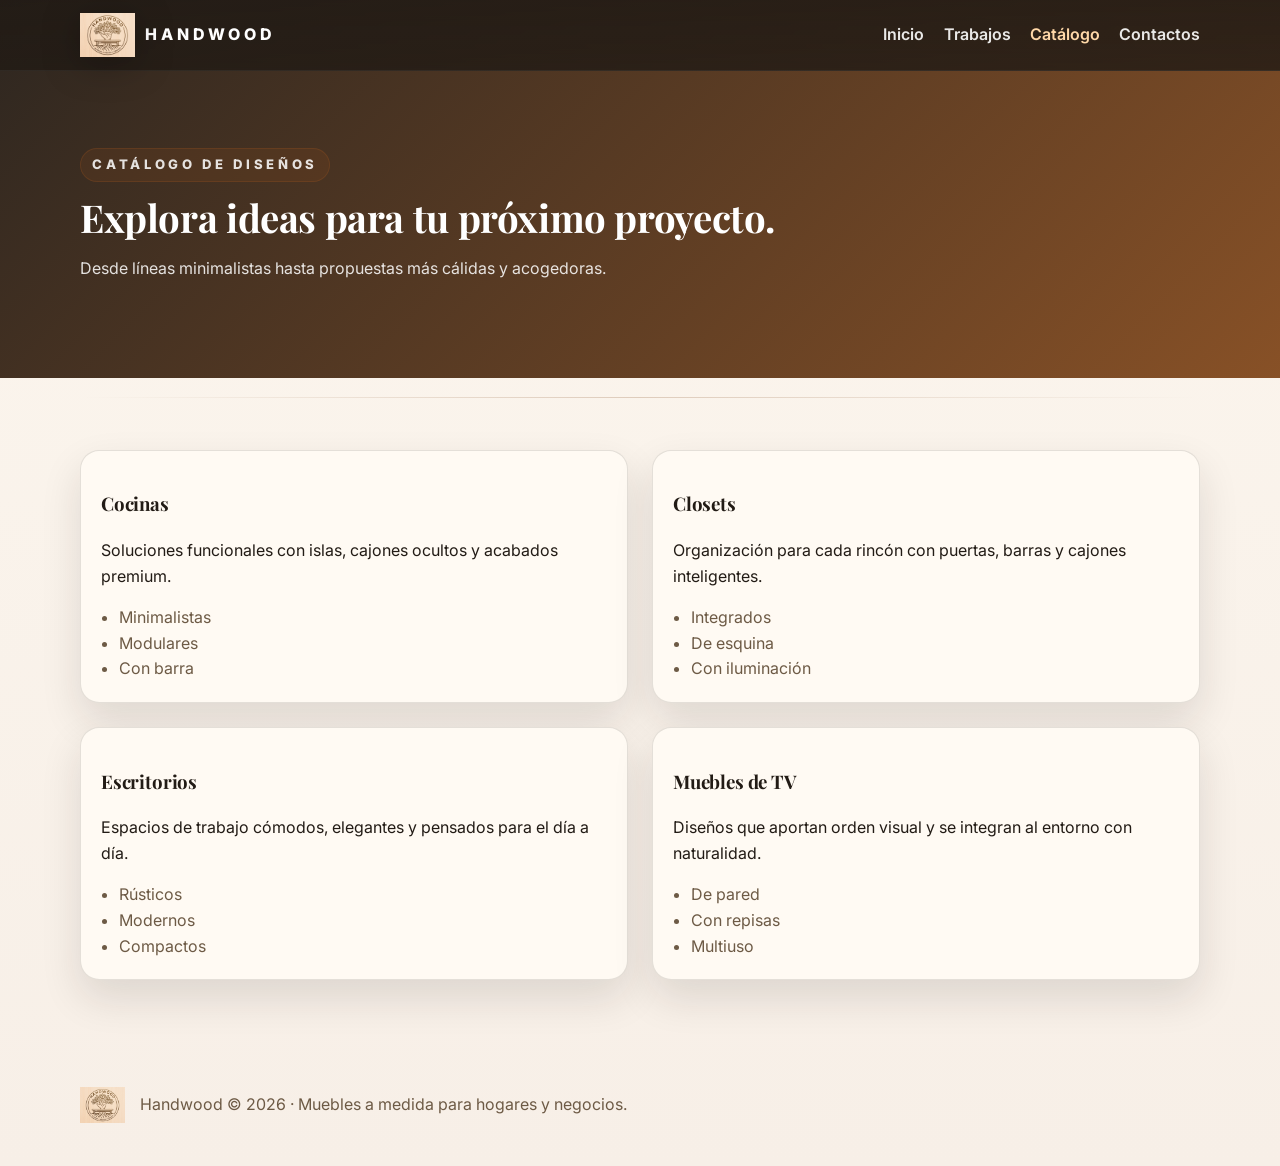
==== catalogo.html @ 3270ed20 "Initial commit via Netlify [skip ci]" ====
<!DOCTYPE html>
<html lang="es">
  <head>
    <meta charset="UTF-8" />
    <meta name="viewport" content="width=device-width, initial-scale=1.0" />
    <title>Handwood | Catálogo de diseños</title>
    <link rel="icon" href="assets/logo.png" />
    <link rel="preconnect" href="https://fonts.googleapis.com" />
    <link rel="preconnect" href="https://fonts.gstatic.com" crossorigin />
    <link href="https://fonts.googleapis.com/css2?family=Inter:wght@400;500;600;700&family=Playfair+Display:wght@600;700;800&display=swap" rel="stylesheet" />
    <link rel="stylesheet" href="styles.css" />
  </head>
  <body>
    <header class="page-header">
      <nav class="topbar">
        <div class="container topbar-inner">
          <a class="brand" href="index.html">
            <img src="assets/logo.png" alt="Handwood logo" class="brand-logo" />
            <span class="brand-text">HANDWOOD</span>
          </a>
          <div class="nav-links">
            <a href="index.html">Inicio</a>
            <a href="trabajos.html">Trabajos</a>
            <a href="catalogo.html" class="active">Catálogo</a>
            <a href="index.html#contactos">Contactos</a>
          </div>
        </div>
      </nav>

      <div class="container page-intro">
        <p class="eyebrow">Catálogo de diseños</p>
        <h1>Explora ideas para tu próximo proyecto.</h1>
        <p>Desde líneas minimalistas hasta propuestas más cálidas y acogedoras.</p>
      </div>
    </header>

    <main class="container section">
      <div class="catalog-grid">
        <article class="catalog-card">
          <h3>Cocinas</h3>
          <p>Soluciones funcionales con islas, cajones ocultos y acabados premium.</p>
          <ul>
            <li>Minimalistas</li>
            <li>Modulares</li>
            <li>Con barra</li>
          </ul>
        </article>
        <article class="catalog-card">
          <h3>Closets</h3>
          <p>Organización para cada rincón con puertas, barras y cajones inteligentes.</p>
          <ul>
            <li>Integrados</li>
            <li>De esquina</li>
            <li>Con iluminación</li>
          </ul>
        </article>
        <article class="catalog-card">
          <h3>Escritorios</h3>
          <p>Espacios de trabajo cómodos, elegantes y pensados para el día a día.</p>
          <ul>
            <li>Rústicos</li>
            <li>Modernos</li>
            <li>Compactos</li>
          </ul>
        </article>
        <article class="catalog-card">
          <h3>Muebles de TV</h3>
          <p>Diseños que aportan orden visual y se integran al entorno con naturalidad.</p>
          <ul>
            <li>De pared</li>
            <li>Con repisas</li>
            <li>Multiuso</li>
          </ul>
        </article>
      </div>
    </main>

    <footer class="footer">
      <div class="container footer-inner">
        <img src="assets/logo.png" alt="Handwood logo" class="footer-logo" />
        <p>Handwood © 2026 · Muebles a medida para hogares y negocios.</p>
      </div>
    </footer>
  </body>
</html>
---- styles.css ----
:root {
  --bg: #f7efe7;
  --surface: #fffaf3;
  --surface-2: #efe0cf;
  --text: #221b15;
  --muted: #6d5a45;
  --accent: #7b3f11;
  --accent-2: #a85d2b;
  --border: rgba(34, 27, 21, 0.12);
  --shadow: 0 18px 40px rgba(34, 27, 21, 0.12);
}

* {
  box-sizing: border-box;
}

body {
  margin: 0;
  font-family: "Inter", "Segoe UI", Tahoma, Geneva, Verdana, sans-serif;
  color: var(--text);
  background: linear-gradient(180deg, #fcf6ee 0%, var(--bg) 100%);
  line-height: 1.6;
}

h1, h2, h3 {
  font-family: "Playfair Display", Georgia, serif;
  letter-spacing: -0.01em;
}

img {
  max-width: 100%;
  display: block;
}

.container {
  width: min(1120px, calc(100% - 2rem));
  margin: 0 auto;
}

.hero,
.page-header {
  background: linear-gradient(135deg, rgba(34, 27, 21, 0.95), rgba(123, 63, 17, 0.9));
  color: white;
}

.topbar {
  position: sticky;
  top: 0;
  z-index: 1000;
  backdrop-filter: blur(10px);
  background: linear-gradient(180deg, rgba(34,27,21,0.88), rgba(34,27,21,0.82));
  border-bottom: 1px solid rgba(255, 255, 255, 0.06);
}

.topbar-inner {
  display: flex;
  justify-content: space-between;
  align-items: center;
  padding: 0.8rem 0;
}

.brand {
  font-weight: 800;
  letter-spacing: 0.3em;
  color: white;
  text-decoration: none;
  display: flex;
  align-items: center;
  gap: 0.6rem;
}

.brand-logo {
  height: 44px;
  width: auto;
  display: inline-block;
  object-fit: contain;
  filter: drop-shadow(0 6px 18px rgba(0,0,0,0.28));
}

.brand-text {
  display: inline-block;
  font-weight: 800;
  letter-spacing: 0.25em;
  color: white;
}

.footer-inner {
  display: flex;
  align-items: center;
  gap: 0.9rem;
}

.footer-logo {
  height: 36px;
  width: auto;
  opacity: 0.95;
}

.nav-links {
  display: flex;
  gap: 1.2rem;
}

.nav-links a {
  color: rgba(255, 255, 255, 0.9);
  text-decoration: none;
  font-weight: 600;
}

.nav-links a.active,
.nav-links a:hover {
  color: #ffd8a8;
}

.hero-content,
.page-intro {
  padding: 4rem 0 5rem;
}

.hero-content h1,
.page-intro h1 {
  font-size: clamp(2rem, 3vw, 3.2rem);
  line-height: 1.2;
  margin: 0.3rem 0 1rem;
  max-width: 700px;
}

.hero-content p,
.page-intro p {
  max-width: 650px;
  color: rgba(255, 255, 255, 0.86);
}

.eyebrow {
  text-transform: uppercase;
  letter-spacing: 0.28em;
  font-size: 0.82rem;
  font-weight: 800;
  color: #b45a1f;
  margin-bottom: 0.45rem;
  display: inline-block;
  padding: 0.35rem 0.7rem;
  border-radius: 999px;
  background: rgba(180, 90, 31, 0.12);
  border: 1px solid rgba(180, 90, 31, 0.2);
}

.hero-actions {
  display: flex;
  gap: 1rem;
  flex-wrap: wrap;
  margin-top: 1.5rem;
}

.btn {
  display: inline-block;
  padding: 0.85rem 1.25rem;
  border-radius: 999px;
  text-decoration: none;
  font-weight: 700;
  transition: transform 0.2s ease, box-shadow 0.2s ease;
}

.btn:hover {
  transform: translateY(-2px);
}

.btn-primary {
  background: var(--accent-2);
  color: white;
  box-shadow: var(--shadow);
}

.btn-secondary {
  background: transparent;
  color: white;
  border: 1px solid rgba(255, 255, 255, 0.35);
}

.section {
  padding: 4.5rem 0;
  position: relative;
}

.section::before {
  content: "";
  position: absolute;
  top: 1.2rem;
  left: 0;
  width: 100%;
  height: 1px;
  background: linear-gradient(90deg, transparent, rgba(123, 63, 17, 0.22), transparent);
}

.intro-grid {
  display: grid;
  grid-template-columns: 1.2fr 0.8fr;
  gap: 2rem;
  align-items: center;
}

.info-card,
.project-card,
.catalog-card {
  background: var(--surface);
  border: 1px solid var(--border);
  border-radius: 1.2rem;
  box-shadow: var(--shadow);
  transition: transform 0.25s ease, box-shadow 0.25s ease, border-color 0.25s ease;
  position: relative;
  overflow: hidden;
}

.info-card {
  padding: 1.5rem;
}

.info-card ul {
  margin: 0.7rem 0 0;
  padding-left: 1.2rem;
  color: var(--muted);
}

.section-heading {
  margin-bottom: 1.5rem;
}

.card-grid,
.catalog-grid {
  display: grid;
  gap: 1.5rem;
}

.card-grid {
  grid-template-columns: repeat(3, minmax(0, 1fr));
}

.catalog-grid {
  grid-template-columns: repeat(2, minmax(0, 1fr));
}

.project-card {
  overflow: hidden;
  background: var(--surface-2);
  border-radius: 1.8rem;
}

.project-card::after,
.catalog-card::after {
  content: "";
  position: absolute;
  inset: 0;
  background: linear-gradient(120deg, transparent 20%, rgba(255, 255, 255, 0.35) 50%, transparent 80%);
  transform: translateX(-100%);
  transition: transform 0.7s ease;
  pointer-events: none;
}

.card-media {
  min-height: 280px;
  position: relative;
  background-color: #e9d6c2;
  background-size: cover;
  background-position: center;
  background-repeat: no-repeat;
  transition: transform 0.35s ease, filter 0.35s ease;
  overflow: hidden;
}

.card-media img.slide-fade {
  position: absolute;
  inset: 0;
  width: 100%;
  height: 100%;
  object-fit: contain;
  object-position: center;
  opacity: 0;
  transition: opacity 0.9s ease, transform 0.9s ease;
  will-change: opacity, transform;
}

.featured-card {
  border: 1px solid rgba(34, 27, 21, 0.08);
  box-shadow: 0 20px 54px rgba(34, 27, 21, 0.08);
  overflow: hidden;
  transition: transform 0.3s ease, box-shadow 0.3s ease;
}

.featured-card:hover {
  transform: translateY(-8px);
  box-shadow: 0 30px 90px rgba(34, 27, 21, 0.12);
}

.featured-card .card-media {
  min-height: 360px;
  position: relative;
  background-color: #f1e6dc;
  background-size: contain;
  background-position: center;
  background-repeat: no-repeat;
}

.featured-card .card-media::after {
  content: '';
  position: absolute;
  inset: 0;
  background: linear-gradient(180deg, rgba(255,255,255,0) 0%, rgba(255,255,255,0.08) 100%);
}

.featured-card .card-content {
  display: none;
}

.featured-media-one { background-image: url("trabajosrealizados/Meson Isla1.0.png"); }
.featured-media-two { background-image: url("trabajosrealizados/Velador1.jpeg"); }
.featured-media-three { background-image: url("trabajosrealizados/MuebleAgua1.png"); }

.card-media img.slide-fade.next-slide {
  opacity: 0;
}

.card-media img.slide-fade.current-slide {
  opacity: 1;
  z-index: 2;
}

.card-media img.slide-fade {
  z-index: 1;
  transition: opacity 0.9s ease, transform 0.9s ease;
}

.project-card:hover .card-media img.slide-fade {
  transform: scale(1.02);
}

.gallery-trigger .card-media {
  min-height: 340px;
  border-bottom: 1px solid rgba(34, 27, 21, 0.08);
  background-size: contain;
  background-position: center;
  background-repeat: no-repeat;
  background: #e9d6c2;
}

.card-content {
  padding: 1.5rem;
  display: grid;
  gap: 0.8rem;
  background: #fff;
}

.project-card .card-media,
.catalog-card .card-media,
.gallery-trigger .card-media {
  border-bottom-left-radius: 1.8rem;
  border-bottom-right-radius: 1.8rem;
}

.project-card .card-content {
  border-bottom-left-radius: 1.8rem;
  border-bottom-right-radius: 1.8rem;
}

.project-card:hover,
.catalog-card:hover,
.info-card:hover {
  transform: translateY(-8px) scale(1.01);
  box-shadow: 0 24px 48px rgba(34, 27, 21, 0.18);
  border-color: var(--accent-2);
}

.gallery-trigger {
  cursor: pointer;
}

.gallery-trigger .card-content {
  position: relative;
  padding-bottom: 1.8rem;
}

.gallery-label {
  position: absolute;
  right: 1rem;
  bottom: 1rem;
  display: inline-flex;
  align-items: center;
  justify-content: center;
  gap: 0.5rem;
  padding: 0.65rem 1.1rem;
  border-radius: 999px;
  border: 1px solid rgba(123, 63, 17, 0.18);
  background: rgba(255, 255, 255, 0.96);
  color: var(--accent-2);
  font-size: 0.9rem;
  font-weight: 700;
  letter-spacing: 0.02em;
  transition: transform 0.25s ease, background 0.25s ease, box-shadow 0.25s ease;
  backdrop-filter: blur(6px);
}

.gallery-label:hover,
.gallery-label:focus {
  background: rgba(123, 63, 17, 0.18);
  transform: translateY(-3px) scale(1.02);
  box-shadow: 0 14px 32px rgba(34, 27, 21, 0.14);
}

.gallery-label:focus {
  outline: 2px solid rgba(123, 63, 17, 0.35);
  outline-offset: 2px;
}

.gallery-modal {
  position: fixed;
  inset: 0;
  display: none;
  align-items: center;
  justify-content: center;
  padding: 2rem;
  z-index: 2000;
}

.gallery-modal.open {
  display: flex;
}

.gallery-overlay {
  position: absolute;
  inset: 0;
  background: rgba(34, 27, 21, 0.68);
}

.gallery-dialog {
  position: relative;
  width: min(1100px, 100%);
  max-height: min(85vh, 900px);
  padding: 2rem;
  background: var(--surface);
  border-radius: 1.5rem;
  border: 1px solid rgba(34, 27, 21, 0.12);
  box-shadow: 0 40px 90px rgba(34, 27, 21, 0.18);
  overflow: hidden;
  z-index: 1;
}

.gallery-close {
  position: absolute;
  top: 1rem;
  right: 1rem;
  width: 3rem;
  height: 3rem;
  border: none;
  border-radius: 50%;
  background: rgba(34, 27, 21, 0.08);
  color: var(--text);
  font-size: 1.5rem;
  cursor: pointer;
}

.gallery-header {
  margin-bottom: 1.5rem;
}

.gallery-viewer {
  position: relative;
  display: grid;
  grid-template-columns: auto minmax(0, 1fr) auto;
  align-items: center;
  gap: 1rem;
  padding: 1rem 0;
}

.gallery-image-wrap {
  position: relative;
  overflow: hidden;
  border-radius: 1.5rem;
  background: #f7f0e8;
  border: 1px solid rgba(34, 27, 21, 0.08);
}

#galleryImage {
  width: 100%;
  height: 520px;
  object-fit: contain;
  display: block;
  cursor: zoom-in;
  transition: transform 0.3s ease;
  transform-origin: center center;
  touch-action: none;
}

#galleryImage.zoomed {
  cursor: grab;
}

#galleryImage.dragging {
  cursor: grabbing;
}

@media (max-width: 860px) {
  .gallery-viewer {
    grid-template-columns: 1fr;
  }

  .gallery-nav {
    width: 3rem;
    height: 3rem;
    font-size: 1.9rem;
  }

  #galleryImage {
    height: 420px;
  }
}

.gallery-nav {
  border: none;
  background: rgba(34, 27, 21, 0.12);
  color: var(--text);
  font-size: 2.25rem;
  width: 3.5rem;
  height: 3.5rem;
  border-radius: 999px;
  cursor: pointer;
  transition: background 0.2s ease, transform 0.2s ease;
}

.gallery-nav:hover {
  background: rgba(34, 27, 21, 0.18);
  transform: scale(1.05);
}

.gallery-thumbs {
  display: flex;
  gap: 0.75rem;
  flex-wrap: nowrap;
  overflow-x: auto;
  padding-top: 0.75rem;
}

.gallery-thumb {
  width: 80px;
  height: 60px;
  border-radius: 1rem;
  overflow: hidden;
  border: 2px solid transparent;
  flex: 0 0 auto;
  cursor: pointer;
}

.gallery-thumb img {
  width: 100%;
  height: 100%;
  object-fit: cover;
}

.gallery-thumb.active {
  border-color: var(--accent);
}

@media (max-width: 860px) {
  .gallery-slides {
    grid-template-columns: 1fr;
  }
}

.project-card:hover::after,
.catalog-card:hover::after {
  transform: translateX(100%);
}

.project-card:hover .card-media {
  transform: scale(1.05);
  filter: brightness(1.04) saturate(1.08);
}

.card-media::before {
  content: '';
  position: absolute;
  inset: 0;
  pointer-events: none;
  background: radial-gradient(circle at top center, rgba(255,255,255,0.12), transparent 35%);
}

.media-one {
  background: linear-gradient(135deg, rgba(123, 63, 17, 0.35), rgba(34, 27, 21, 0.4)), url("https://images.unsplash.com/photo-1505693416388-ac5ce068fe85?auto=format&fit=crop&w=900&q=80");
}

.media-two {
  background: linear-gradient(135deg, rgba(123, 63, 17, 0.35), rgba(34, 27, 21, 0.4)), url("https://images.unsplash.com/photo-1484154218962-a197022b5858?auto=format&fit=crop&w=900&q=80");
}

.media-three {
  background: linear-gradient(135deg, rgba(123, 63, 17, 0.35), rgba(34, 27, 21, 0.4)), url("https://images.unsplash.com/photo-1513694203232-719a280e022f?auto=format&fit=crop&w=900&q=80");
}

.media-four {
  background: linear-gradient(135deg, rgba(123, 63, 17, 0.35), rgba(34, 27, 21, 0.4)), url("https://images.unsplash.com/photo-1460317442991-0ec209397118?auto=format&fit=crop&w=900&q=80");
}

.media-five {
  background: linear-gradient(135deg, rgba(123, 63, 17, 0.35), rgba(34, 27, 21, 0.4)), url("https://images.unsplash.com/photo-1505693416388-ac5ce068fe85?auto=format&fit=crop&w=900&q=80");
}

.media-six {
  background: linear-gradient(135deg, rgba(123, 63, 17, 0.35), rgba(34, 27, 21, 0.4)), url("https://images.unsplash.com/photo-1494526585095-c41746248156?auto=format&fit=crop&w=900&q=80");
}

.card-content,
.catalog-card {
  padding: 1.25rem;
}

.tag {
  display: inline-block;
  margin-top: 0.7rem;
  padding: 0.35rem 0.75rem;
  border-radius: 999px;
  background: var(--surface-2);
  color: var(--accent);
  font-size: 0.82rem;
  font-weight: 700;
}

.cta-panel {
  display: flex;
  justify-content: space-between;
  align-items: center;
  gap: 1.5rem;
  background: var(--surface);
  border: 1px solid var(--border);
  border-radius: 1.25rem;
  padding: 2rem;
  box-shadow: var(--shadow);
}

.contact-list {
  display: flex;
  flex-direction: column;
  gap: 0.75rem;
}

.contact-list a {
  color: var(--accent);
  text-decoration: none;
  font-weight: 600;
  transition: color 0.2s ease, transform 0.2s ease;
}

.contact-list a:hover {
  color: var(--accent-2);
  transform: translateX(4px);
}

.catalog-card ul {
  margin: 0.8rem 0 0;
  padding-left: 1.1rem;
  color: var(--muted);
}

.footer {
  padding: 1.5rem 0 2rem;
  color: var(--muted);
  text-align: center;
}

@media (max-width: 860px) {
  .intro-grid,
  .card-grid,
  .catalog-grid,
  .cta-panel {
    grid-template-columns: 1fr;
  }

  .cta-panel {
    display: grid;
  }
}

@media (max-width: 640px) {
  .nav {
    flex-direction: column;
    gap: 0.8rem;
  }

  .nav-links {
    flex-wrap: wrap;
    justify-content: center;
  }

  .hero-content,
  .page-intro {
    padding: 3rem 0 4rem;
  }
}
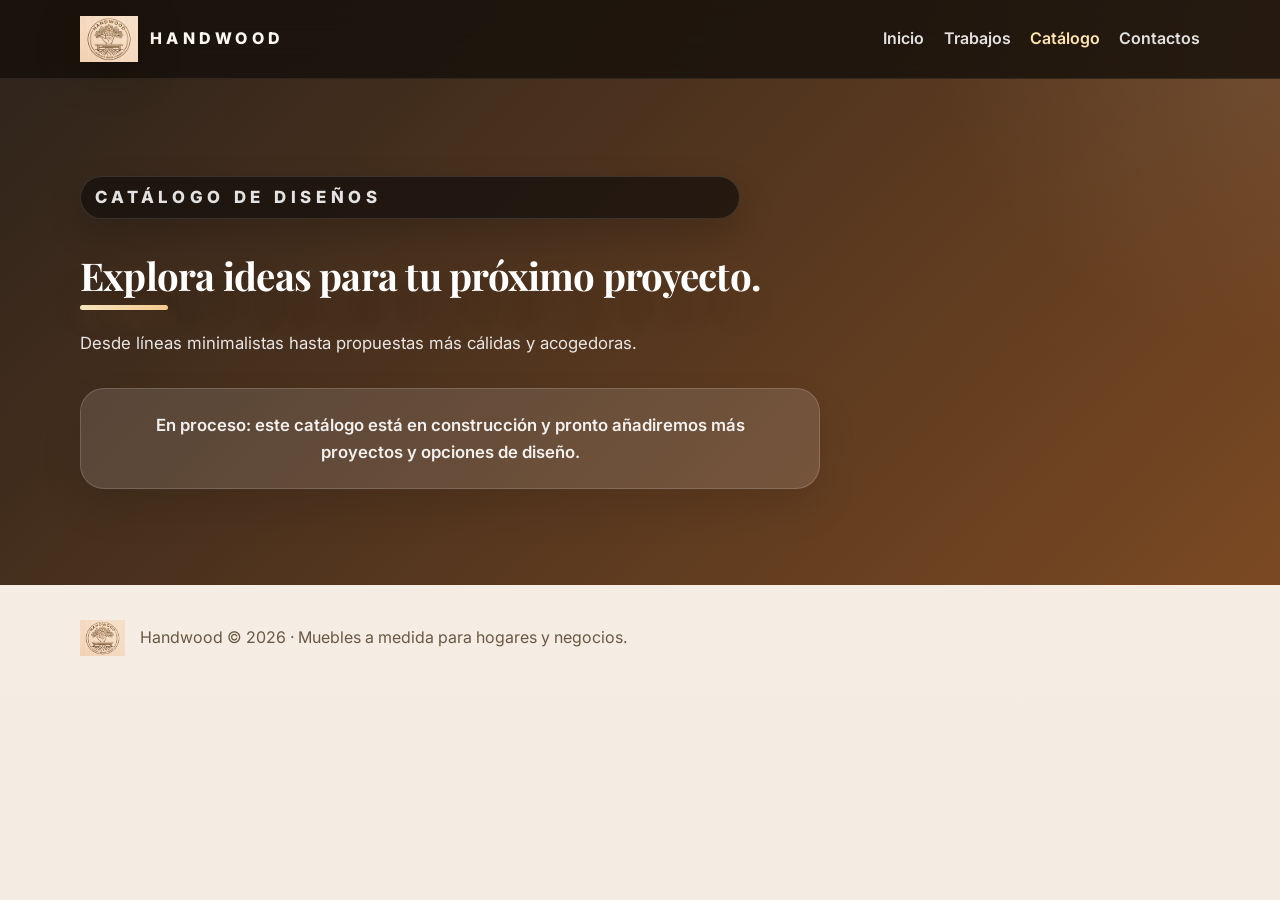
==== commit 258ccde2: "Add files via upload" ====
--- a/catalogo.html
+++ b/catalogo.html
@@ -31,49 +31,11 @@
         <p class="eyebrow">Catálogo de diseños</p>
         <h1>Explora ideas para tu próximo proyecto.</h1>
         <p>Desde líneas minimalistas hasta propuestas más cálidas y acogedoras.</p>
+        <div class="catalog-status">
+          <p>En proceso: este catálogo está en construcción y pronto añadiremos más proyectos y opciones de diseño.</p>
+        </div>
       </div>
     </header>
-
-    <main class="container section">
-      <div class="catalog-grid">
-        <article class="catalog-card">
-          <h3>Cocinas</h3>
-          <p>Soluciones funcionales con islas, cajones ocultos y acabados premium.</p>
-          <ul>
-            <li>Minimalistas</li>
-            <li>Modulares</li>
-            <li>Con barra</li>
-          </ul>
-        </article>
-        <article class="catalog-card">
-          <h3>Closets</h3>
-          <p>Organización para cada rincón con puertas, barras y cajones inteligentes.</p>
-          <ul>
-            <li>Integrados</li>
-            <li>De esquina</li>
-            <li>Con iluminación</li>
-          </ul>
-        </article>
-        <article class="catalog-card">
-          <h3>Escritorios</h3>
-          <p>Espacios de trabajo cómodos, elegantes y pensados para el día a día.</p>
-          <ul>
-            <li>Rústicos</li>
-            <li>Modernos</li>
-            <li>Compactos</li>
-          </ul>
-        </article>
-        <article class="catalog-card">
-          <h3>Muebles de TV</h3>
-          <p>Diseños que aportan orden visual y se integran al entorno con naturalidad.</p>
-          <ul>
-            <li>De pared</li>
-            <li>Con repisas</li>
-            <li>Multiuso</li>
-          </ul>
-        </article>
-      </div>
-    </main>
 
     <footer class="footer">
       <div class="container footer-inner">
--- a/styles.css
+++ b/styles.css
@@ -1,13 +1,13 @@
 :root {
-  --bg: #f7efe7;
-  --surface: #fffaf3;
-  --surface-2: #efe0cf;
+  --bg: #f3ebe1;
+  --surface: rgba(255, 251, 246, 0.94);
+  --surface-2: #f1e6dc;
   --text: #221b15;
-  --muted: #6d5a45;
-  --accent: #7b3f11;
-  --accent-2: #a85d2b;
+  --muted: #6a5844;
+  --accent: #76461f;
+  --accent-2: #b47534;
   --border: rgba(34, 27, 21, 0.12);
-  --shadow: 0 18px 40px rgba(34, 27, 21, 0.12);
+  --shadow: 0 22px 56px rgba(34, 27, 21, 0.12);
 }
 
 * {
@@ -18,13 +18,14 @@
   margin: 0;
   font-family: "Inter", "Segoe UI", Tahoma, Geneva, Verdana, sans-serif;
   color: var(--text);
-  background: linear-gradient(180deg, #fcf6ee 0%, var(--bg) 100%);
+  background: radial-gradient(circle at top left, rgba(255, 255, 255, 0.8), transparent 28%), linear-gradient(180deg, #fbf3ea 0%, var(--bg) 100%);
+  background-attachment: fixed;
   line-height: 1.6;
 }
 
 h1, h2, h3 {
   font-family: "Playfair Display", Georgia, serif;
-  letter-spacing: -0.01em;
+  letter-spacing: -0.02em;
 }
 
 img {
@@ -39,7 +40,7 @@
 
 .hero,
 .page-header {
-  background: linear-gradient(135deg, rgba(34, 27, 21, 0.95), rgba(123, 63, 17, 0.9));
+  background: radial-gradient(circle at top right, rgba(255, 255, 255, 0.08), transparent 25%), linear-gradient(135deg, rgba(36, 26, 18, 0.96), rgba(112, 59, 18, 0.92));
   color: white;
 }
 
@@ -47,41 +48,41 @@
   position: sticky;
   top: 0;
   z-index: 1000;
-  backdrop-filter: blur(10px);
-  background: linear-gradient(180deg, rgba(34,27,21,0.88), rgba(34,27,21,0.82));
-  border-bottom: 1px solid rgba(255, 255, 255, 0.06);
+  backdrop-filter: blur(16px);
+  background: rgba(23, 16, 10, 0.82);
+  border-bottom: 1px solid rgba(255, 255, 255, 0.08);
 }
 
 .topbar-inner {
   display: flex;
   justify-content: space-between;
   align-items: center;
-  padding: 0.8rem 0;
+  padding: 1rem 0;
 }
 
 .brand {
   font-weight: 800;
-  letter-spacing: 0.3em;
-  color: white;
+  letter-spacing: 0.32em;
+  color: #fff8ef;
   text-decoration: none;
   display: flex;
   align-items: center;
-  gap: 0.6rem;
+  gap: 0.75rem;
 }
 
 .brand-logo {
-  height: 44px;
+  height: 46px;
   width: auto;
   display: inline-block;
   object-fit: contain;
-  filter: drop-shadow(0 6px 18px rgba(0,0,0,0.28));
+  filter: drop-shadow(0 8px 22px rgba(0,0,0,0.22));
 }
 
 .brand-text {
   display: inline-block;
   font-weight: 800;
-  letter-spacing: 0.25em;
-  color: white;
+  letter-spacing: 0.28em;
+  color: #fff8ef;
 }
 
 .footer-inner {
@@ -102,63 +103,138 @@
 }
 
 .nav-links a {
-  color: rgba(255, 255, 255, 0.9);
+  color: rgba(255, 255, 255, 0.88);
   text-decoration: none;
   font-weight: 600;
 }
 
 .nav-links a.active,
 .nav-links a:hover {
-  color: #ffd8a8;
+  color: #ffe5b0;
 }
 
 .hero-content,
 .page-intro {
-  padding: 4rem 0 5rem;
+  padding: 5rem 0 6rem;
+  opacity: 0;
+  transform: translateY(18px);
+  animation: fadeInUp 0.95s ease-out forwards;
 }
 
 .hero-content h1,
 .page-intro h1 {
-  font-size: clamp(2rem, 3vw, 3.2rem);
-  line-height: 1.2;
+  font-size: clamp(2.2rem, 3vw, 3.6rem);
+  line-height: 1.15;
   margin: 0.3rem 0 1rem;
-  max-width: 700px;
+  max-width: 720px;
+  text-shadow: 0 24px 60px rgba(0, 0, 0, 0.16);
+  position: relative;
+  display: inline-block;
+}
+
+.hero-content h1::after,
+.page-intro h1::after {
+  content: "";
+  position: absolute;
+  left: 0;
+  bottom: -0.85rem;
+  width: 5.5rem;
+  height: 0.35rem;
+  border-radius: 999px;
+  background: linear-gradient(90deg, rgba(255, 238, 198, 0.95), rgba(255, 209, 148, 0.95));
+  box-shadow: 0 8px 22px rgba(255, 172, 80, 0.18);
 }
 
 .hero-content p,
 .page-intro p {
-  max-width: 650px;
-  color: rgba(255, 255, 255, 0.86);
+  max-width: 660px;
+  color: rgba(255, 255, 255, 0.88);
+  font-size: 1.05rem;
+}
+
+.catalog-status {
+  margin-top: 2rem;
+  max-width: 740px;
+  padding: 1.4rem 1.5rem;
+  border-radius: 1.5rem;
+  background: rgba(255, 255, 255, 0.12);
+  border: 1px solid rgba(255, 255, 255, 0.16);
+  box-shadow: 0 20px 42px rgba(0, 0, 0, 0.1);
+  display: flex;
+  align-items: center;
+  justify-content: center;
+}
+
+.catalog-status p {
+  margin: 0;
+  color: rgba(255, 255, 255, 0.92);
+  font-weight: 600;
+  text-align: center;
+  line-height: 1.6;
+}
+
+.catalog-only {
+  display: grid;
+  place-items: center;
+  min-height: 360px;
 }
 
 .eyebrow {
   text-transform: uppercase;
   letter-spacing: 0.28em;
-  font-size: 0.82rem;
+  font-size: 0.95rem;
   font-weight: 800;
-  color: #b45a1f;
-  margin-bottom: 0.45rem;
-  display: inline-block;
-  padding: 0.35rem 0.7rem;
+  color: #f2e3c7;
+  margin-bottom: 1.2rem;
+  display: inline-flex;
+  align-items: center;
+  gap: 0.45rem;
+  padding: 0.45rem 0.9rem;
   border-radius: 999px;
-  background: rgba(180, 90, 31, 0.12);
-  border: 1px solid rgba(180, 90, 31, 0.2);
-}
+  background: rgba(20, 15, 12, 0.72);
+  border: 1px solid rgba(255, 255, 255, 0.12);
+  box-shadow: 0 14px 35px rgba(0, 0, 0, 0.18);
+  max-width: fit-content;
+}
+
+.hero-content .eyebrow,
+.page-intro .eyebrow {
+  display: block;
+  margin-bottom: 1.8rem;
+}
+
+.section-heading {
+  margin-bottom: 1.75rem;
+  display: flex;
+  flex-direction: column;
+  gap: 0.75rem;
+  position: relative;
+}
+
+.section-heading h2 {
+  font-size: clamp(2rem, 2.7vw, 3rem);
+  color: #221b15;
+  letter-spacing: -0.04em;
+  max-width: 720px;
+  padding-left: 1rem;
+}
+
 
 .hero-actions {
   display: flex;
   gap: 1rem;
   flex-wrap: wrap;
-  margin-top: 1.5rem;
+  margin-top: 1.7rem;
 }
 
 .btn {
   display: inline-block;
-  padding: 0.85rem 1.25rem;
+  padding: 0.95rem 1.4rem;
   border-radius: 999px;
   text-decoration: none;
   font-weight: 700;
-  transition: transform 0.2s ease, box-shadow 0.2s ease;
+  letter-spacing: 0.01em;
+  transition: transform 0.2s ease, box-shadow 0.2s ease, background 0.2s ease;
 }
 
 .btn:hover {
@@ -166,20 +242,24 @@
 }
 
 .btn-primary {
-  background: var(--accent-2);
+  background: linear-gradient(135deg, var(--accent), var(--accent-2));
   color: white;
-  box-shadow: var(--shadow);
+  box-shadow: 0 20px 48px rgba(44, 24, 12, 0.2);
 }
 
 .btn-secondary {
-  background: transparent;
+  background: rgba(255, 255, 255, 0.1);
   color: white;
-  border: 1px solid rgba(255, 255, 255, 0.35);
+  border: 1px solid rgba(255, 255, 255, 0.22);
 }
 
 .section {
-  padding: 4.5rem 0;
-  position: relative;
+  padding: 5rem 0;
+  position: relative;
+  opacity: 0;
+  transform: translateY(18px);
+  animation: fadeInUp 0.95s ease-out forwards;
+  animation-delay: 0.1s;
 }
 
 .section::before {
@@ -189,46 +269,50 @@
   left: 0;
   width: 100%;
   height: 1px;
-  background: linear-gradient(90deg, transparent, rgba(123, 63, 17, 0.22), transparent);
+  background: linear-gradient(90deg, transparent, rgba(124, 72, 29, 0.24), transparent);
 }
 
 .intro-grid {
   display: grid;
-  grid-template-columns: 1.2fr 0.8fr;
-  gap: 2rem;
+  grid-template-columns: 1.25fr 0.85fr;
+  gap: 2.5rem;
   align-items: center;
 }
 
 .info-card,
 .project-card,
 .catalog-card {
-  background: var(--surface);
-  border: 1px solid var(--border);
-  border-radius: 1.2rem;
-  box-shadow: var(--shadow);
+  background: rgba(255, 255, 255, 0.96);
+  border: 1px solid rgba(124, 72, 29, 0.12);
+  border-radius: 1.6rem;
+  box-shadow: 0 24px 72px rgba(34, 27, 21, 0.09);
   transition: transform 0.25s ease, box-shadow 0.25s ease, border-color 0.25s ease;
   position: relative;
   overflow: hidden;
 }
 
 .info-card {
-  padding: 1.5rem;
+  padding: 2rem;
 }
 
 .info-card ul {
-  margin: 0.7rem 0 0;
-  padding-left: 1.2rem;
+  margin: 0.9rem 0 0;
+  padding-left: 1.3rem;
   color: var(--muted);
 }
 
 .section-heading {
-  margin-bottom: 1.5rem;
+  margin-bottom: 1.75rem;
+}
+
+.section-heading h2 {
+  font-size: clamp(2rem, 2.6vw, 2.8rem);
 }
 
 .card-grid,
 .catalog-grid {
   display: grid;
-  gap: 1.5rem;
+  gap: 1.8rem;
 }
 
 .card-grid {
@@ -241,7 +325,7 @@
 
 .project-card {
   overflow: hidden;
-  background: var(--surface-2);
+  background: linear-gradient(180deg, #fff8f1 0%, #f7e9dc 100%);
   border-radius: 1.8rem;
 }
 
@@ -259,7 +343,7 @@
 .card-media {
   min-height: 280px;
   position: relative;
-  background-color: #e9d6c2;
+  background-color: #f2e6db;
   background-size: cover;
   background-position: center;
   background-repeat: no-repeat;
@@ -280,21 +364,21 @@
 }
 
 .featured-card {
-  border: 1px solid rgba(34, 27, 21, 0.08);
-  box-shadow: 0 20px 54px rgba(34, 27, 21, 0.08);
+  border: 1px solid rgba(124, 72, 29, 0.14);
+  box-shadow: 0 28px 72px rgba(34, 27, 21, 0.12);
   overflow: hidden;
   transition: transform 0.3s ease, box-shadow 0.3s ease;
 }
 
 .featured-card:hover {
   transform: translateY(-8px);
-  box-shadow: 0 30px 90px rgba(34, 27, 21, 0.12);
+  box-shadow: 0 34px 98px rgba(34, 27, 21, 0.14);
 }
 
 .featured-card .card-media {
   min-height: 360px;
   position: relative;
-  background-color: #f1e6dc;
+  background-color: #f3e9dd;
   background-size: contain;
   background-position: center;
   background-repeat: no-repeat;
@@ -304,7 +388,7 @@
   content: '';
   position: absolute;
   inset: 0;
-  background: linear-gradient(180deg, rgba(255,255,255,0) 0%, rgba(255,255,255,0.08) 100%);
+  background: linear-gradient(180deg, rgba(255,255,255,0.04) 0%, rgba(255,255,255,0.12) 100%);
 }
 
 .featured-card .card-content {
@@ -365,8 +449,8 @@
 .catalog-card:hover,
 .info-card:hover {
   transform: translateY(-8px) scale(1.01);
-  box-shadow: 0 24px 48px rgba(34, 27, 21, 0.18);
-  border-color: var(--accent-2);
+  box-shadow: 0 28px 68px rgba(34, 27, 21, 0.15);
+  border-color: rgba(124, 72, 29, 0.18);
 }
 
 .gallery-trigger {
@@ -386,9 +470,9 @@
   align-items: center;
   justify-content: center;
   gap: 0.5rem;
-  padding: 0.65rem 1.1rem;
+  padding: 0.75rem 1.15rem;
   border-radius: 999px;
-  border: 1px solid rgba(123, 63, 17, 0.18);
+  border: 1px solid rgba(124, 72, 29, 0.18);
   background: rgba(255, 255, 255, 0.96);
   color: var(--accent-2);
   font-size: 0.9rem;
@@ -400,13 +484,13 @@
 
 .gallery-label:hover,
 .gallery-label:focus {
-  background: rgba(123, 63, 17, 0.18);
+  background: rgba(124, 72, 29, 0.14);
   transform: translateY(-3px) scale(1.02);
   box-shadow: 0 14px 32px rgba(34, 27, 21, 0.14);
 }
 
 .gallery-label:focus {
-  outline: 2px solid rgba(123, 63, 17, 0.35);
+  outline: 2px solid rgba(124, 72, 29, 0.35);
   outline-offset: 2px;
 }
 
@@ -427,7 +511,7 @@
 .gallery-overlay {
   position: absolute;
   inset: 0;
-  background: rgba(34, 27, 21, 0.68);
+  background: rgba(34, 27, 21, 0.72);
 }
 
 .gallery-dialog {
@@ -569,6 +653,17 @@
   transform: translateX(100%);
 }
 
+@keyframes fadeInUp {
+  from {
+    opacity: 0;
+    transform: translateY(18px);
+  }
+  to {
+    opacity: 1;
+    transform: translateY(0);
+  }
+}
+
 .project-card:hover .card-media {
   transform: scale(1.05);
   filter: brightness(1.04) saturate(1.08);
@@ -627,11 +722,11 @@
   justify-content: space-between;
   align-items: center;
   gap: 1.5rem;
-  background: var(--surface);
-  border: 1px solid var(--border);
+  background: rgba(255,255,255,0.95);
+  border: 1px solid rgba(124, 72, 29, 0.14);
   border-radius: 1.25rem;
   padding: 2rem;
-  box-shadow: var(--shadow);
+  box-shadow: 0 24px 56px rgba(34, 27, 21, 0.1);
 }
 
 .contact-list {
@@ -645,6 +740,15 @@
   text-decoration: none;
   font-weight: 600;
   transition: color 0.2s ease, transform 0.2s ease;
+  display: inline-flex;
+  align-items: center;
+  gap: 0.6rem;
+}
+
+.contact-icon {
+  width: 22px;
+  height: 22px;
+  object-fit: contain;
 }
 
 .contact-list a:hover {
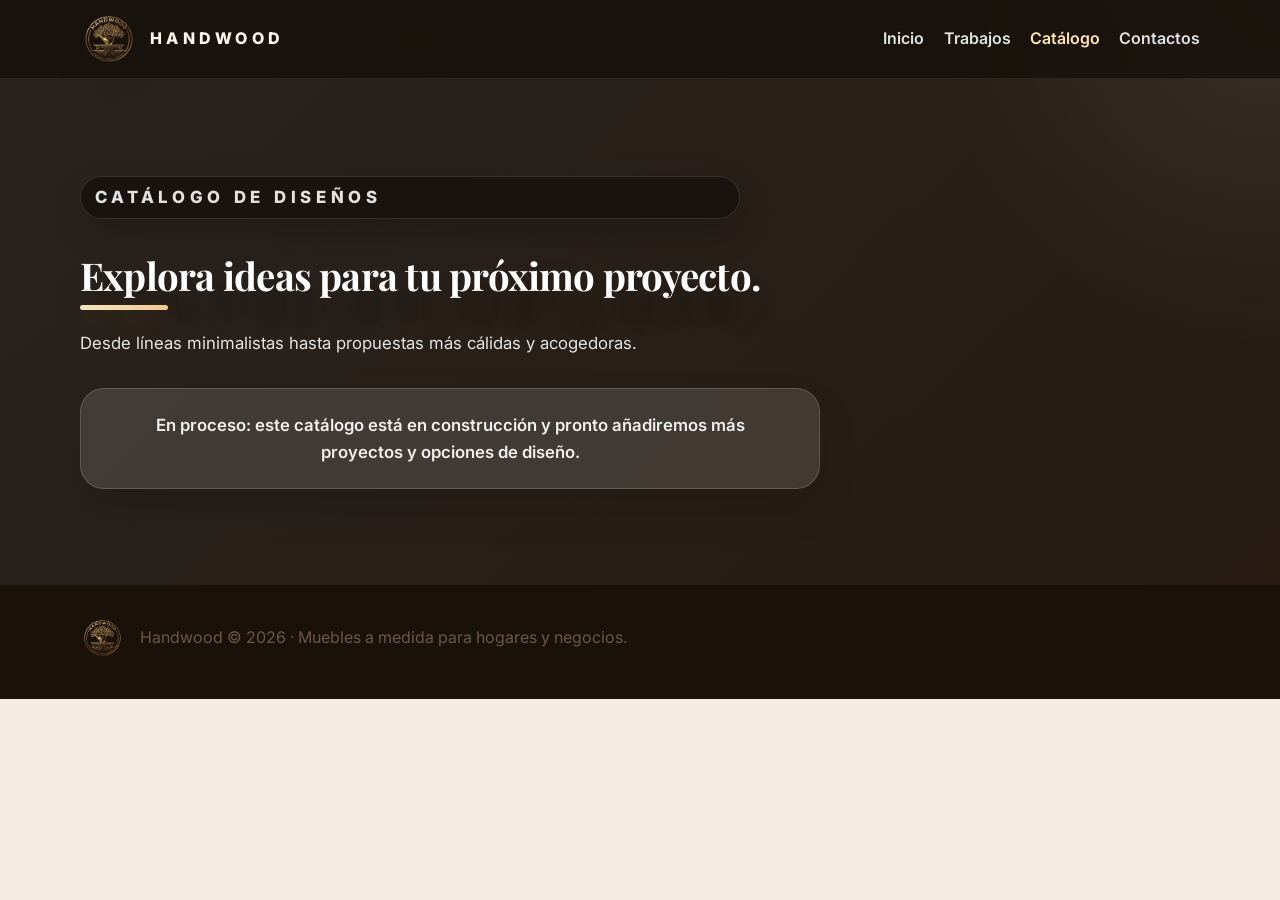
==== commit cdb69810: "Add files via upload" ====
--- a/catalogo.html
+++ b/catalogo.html
@@ -8,7 +8,7 @@
     <link rel="preconnect" href="https://fonts.googleapis.com" />
     <link rel="preconnect" href="https://fonts.gstatic.com" crossorigin />
     <link href="https://fonts.googleapis.com/css2?family=Inter:wght@400;500;600;700&family=Playfair+Display:wght@600;700;800&display=swap" rel="stylesheet" />
-    <link rel="stylesheet" href="styles.css" />
+    <link rel="stylesheet" href="styles.css?v=1.0.0" />
   </head>
   <body>
     <header class="page-header">
--- a/styles.css
+++ b/styles.css
@@ -40,7 +40,7 @@
 
 .hero,
 .page-header {
-  background: radial-gradient(circle at top right, rgba(255, 255, 255, 0.08), transparent 25%), linear-gradient(135deg, rgba(36, 26, 18, 0.96), rgba(112, 59, 18, 0.92));
+  background: radial-gradient(circle at top right, rgba(255, 255, 255, 0.08), transparent 25%), linear-gradient(135deg, rgba(18, 12, 8, 0.9), rgba(35, 23, 14, 0.98));
   color: white;
 }
 
@@ -113,12 +113,50 @@
   color: #ffe5b0;
 }
 
+.hero,
+.page-intro {
+  position: relative;
+}
+
+.hero {
+  overflow: hidden;
+}
+
 .hero-content,
 .page-intro {
   padding: 5rem 0 6rem;
   opacity: 0;
   transform: translateY(18px);
   animation: fadeInUp 0.95s ease-out forwards;
+}
+
+.hero::before {
+  content: "";
+  position: absolute;
+  inset: 0;
+  background: radial-gradient(circle at 20% 20%, rgba(255, 230, 190, 0.12), transparent 16%),
+              radial-gradient(circle at 80% 45%, rgba(255, 255, 255, 0.08), transparent 24%),
+              linear-gradient(180deg, rgba(35, 25, 15, 0.25), rgba(20, 15, 10, 0.15));
+  opacity: 0.95;
+  pointer-events: none;
+}
+
+.hero::after {
+  content: "";
+  position: absolute;
+  inset: 0;
+  background: linear-gradient(180deg, rgba(15, 10, 6, 0.4) 0%, rgba(20, 15, 10, 0.8) 70%);
+  pointer-events: none;
+}
+
+.hero-content,
+.hero .topbar,
+.hero .hero-actions,
+.hero .eyebrow,
+.hero h1,
+.hero p {
+  position: relative;
+  z-index: 1;
 }
 
 .hero-content h1,
@@ -130,6 +168,27 @@
   text-shadow: 0 24px 60px rgba(0, 0, 0, 0.16);
   position: relative;
   display: inline-block;
+}
+
+.hero-title-wrap {
+  position: relative;
+  width: 100%;
+  display: grid;
+  place-items: center;
+  margin-bottom: 1rem;
+  padding: 2rem 0 1.3rem;
+  min-height: 280px;
+}
+
+.hero-title-wrap::before {
+  display: none;
+}
+
+.hero-title-wrap h1 {
+  position: relative;
+  z-index: 1;
+  text-align: center;
+  max-width: 780px;
 }
 
 .hero-content h1::after,
@@ -395,7 +454,7 @@
   display: none;
 }
 
-.featured-media-one { background-image: url("trabajosrealizados/Meson Isla1.0.png"); }
+.featured-media-one { background-image: url("trabajosrealizados/PuertasCocina.png"); }
 .featured-media-two { background-image: url("trabajosrealizados/Velador1.jpeg"); }
 .featured-media-three { background-image: url("trabajosrealizados/MuebleAgua1.png"); }
 
@@ -766,6 +825,7 @@
   padding: 1.5rem 0 2rem;
   color: var(--muted);
   text-align: center;
+  background: #1a1209;
 }
 
 @media (max-width: 860px) {
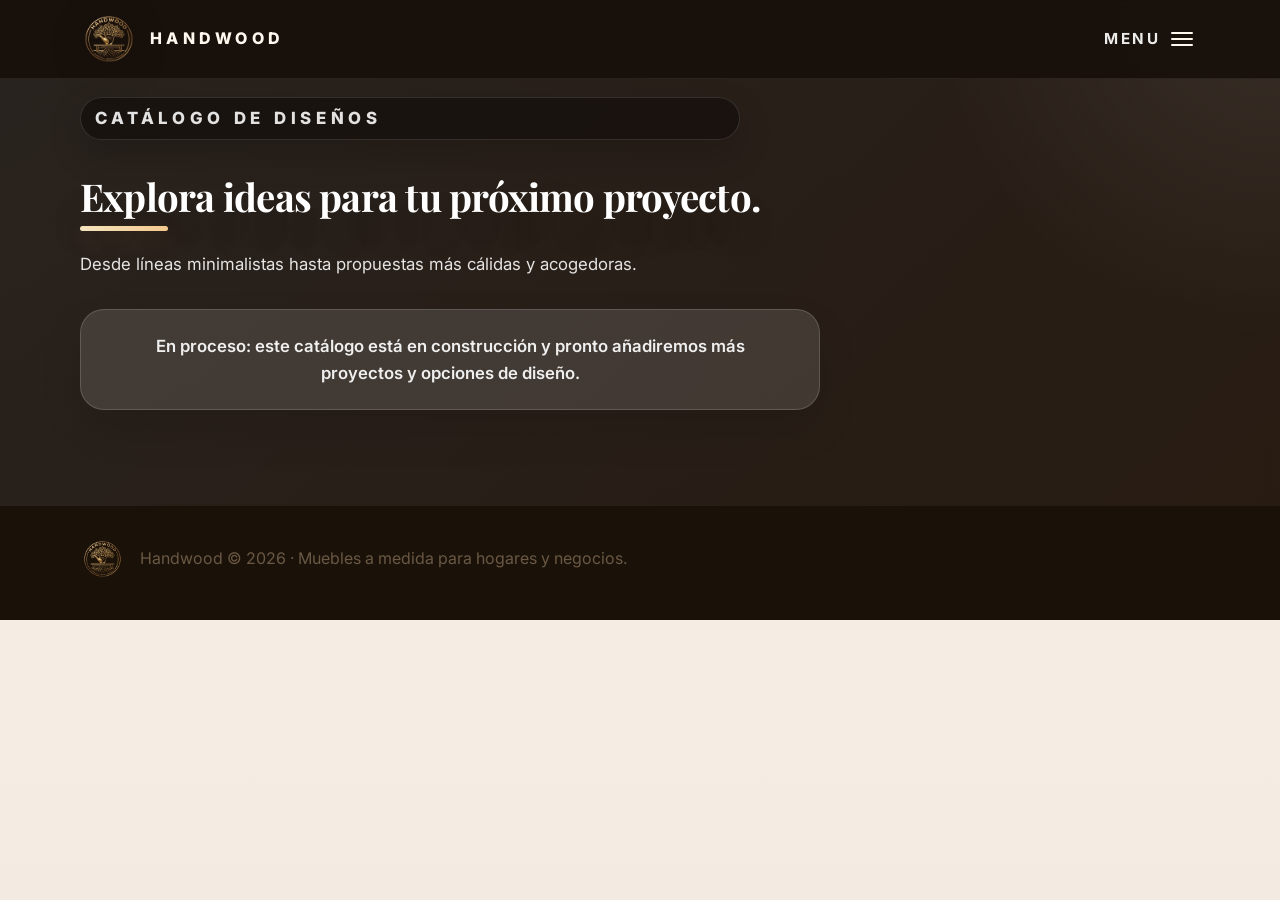
==== commit 24f0e54c: "Add files via upload" ====
--- a/catalogo.html
+++ b/catalogo.html
@@ -8,7 +8,7 @@
     <link rel="preconnect" href="https://fonts.googleapis.com" />
     <link rel="preconnect" href="https://fonts.gstatic.com" crossorigin />
     <link href="https://fonts.googleapis.com/css2?family=Inter:wght@400;500;600;700&family=Playfair+Display:wght@600;700;800&display=swap" rel="stylesheet" />
-    <link rel="stylesheet" href="styles.css?v=1.0.0" />
+    <link rel="stylesheet" href="styles.css?v=1.0.1" />
   </head>
   <body>
     <header class="page-header">
@@ -18,11 +18,19 @@
             <img src="assets/logo.png" alt="Handwood logo" class="brand-logo" />
             <span class="brand-text">HANDWOOD</span>
           </a>
-          <div class="nav-links">
+          <div class="menu-control">
+            <span class="menu-label">Menu</span>
+            <button class="menu-toggle" type="button" aria-label="Abrir menú" aria-expanded="false" aria-controls="mobileNav">
+              <span></span>
+              <span></span>
+              <span></span>
+            </button>
+          </div>
+          <div class="nav-links" id="mobileNav">
             <a href="index.html">Inicio</a>
             <a href="trabajos.html">Trabajos</a>
             <a href="catalogo.html" class="active">Catálogo</a>
-            <a href="index.html#contactos">Contactos</a>
+            <a href="index.html#contacto">Contacto</a>
           </div>
         </div>
       </nav>
@@ -43,5 +51,6 @@
         <p>Handwood © 2026 · Muebles a medida para hogares y negocios.</p>
       </div>
     </footer>
+    <script src="script.js?v=1.0.1" defer></script>
   </body>
 </html>
--- a/styles.css
+++ b/styles.css
@@ -45,11 +45,14 @@
 }
 
 .topbar {
-  position: sticky;
+  position: fixed;
   top: 0;
-  z-index: 1000;
+  left: 0;
+  right: 0;
+  width: 100%;
+  z-index: 10000;
   backdrop-filter: blur(16px);
-  background: rgba(23, 16, 10, 0.82);
+  background: rgba(23, 16, 10, 0.92);
   border-bottom: 1px solid rgba(255, 255, 255, 0.08);
 }
 
@@ -97,20 +100,105 @@
   opacity: 0.95;
 }
 
+.topbar-inner {
+  position: relative;
+}
+
 .nav-links {
-  display: flex;
-  gap: 1.2rem;
+  position: absolute;
+  top: 100%;
+  right: 0;
+  width: min(320px, calc(100% - 2rem));
+  flex-direction: column;
+  gap: 0.75rem;
+  padding: 1.2rem;
+  border-radius: 1.4rem;
+  background: rgba(15, 10, 6, 0.98);
+  border: 1px solid rgba(255, 255, 255, 0.14);
+  box-shadow: 0 30px 80px rgba(0, 0, 0, 0.45);
+  display: none;
+  opacity: 0;
+  visibility: hidden;
+  transform: translateY(12px) scale(0.97);
+  transform-origin: top right;
+  pointer-events: none;
+  transition: opacity 0.25s ease, transform 0.25s ease, visibility 0.25s ease;
+  z-index: 10000;
+}
+
+.nav-links.open {
+  display: flex;
+  opacity: 1;
+  visibility: visible;
+  transform: translateY(0) scale(1);
+  pointer-events: auto;
 }
 
 .nav-links a {
-  color: rgba(255, 255, 255, 0.88);
+  color: rgba(255, 255, 255, 0.96);
   text-decoration: none;
   font-weight: 600;
+  padding: 0.85rem 1rem;
+  border-radius: 0.9rem;
+  background: rgba(255, 255, 255, 0.04);
 }
 
 .nav-links a.active,
 .nav-links a:hover {
   color: #ffe5b0;
+  background: rgba(255, 229, 176, 0.18);
+}
+
+.menu-control {
+  display: flex;
+  align-items: center;
+  gap: 0.2rem;
+}
+
+.menu-label {
+  color: rgba(255, 255, 255, 0.92);
+  font-weight: 700;
+  letter-spacing: 0.18em;
+  text-transform: uppercase;
+  font-size: 0.95rem;
+  margin-right: 0;
+  white-space: nowrap;
+}
+
+.menu-toggle {
+  display: inline-flex;
+  flex-direction: column;
+  justify-content: center;
+  gap: 0.25rem;
+  padding: 0.45rem;
+  border: 0;
+  border-radius: 0.6rem;
+  background: transparent;
+  cursor: pointer;
+  position: relative;
+  z-index: 10001;
+}
+
+.menu-toggle span {
+  display: block;
+  width: 1.35rem;
+  height: 2px;
+  border-radius: 999px;
+  background: #fff8ef;
+  transition: transform 0.25s ease, opacity 0.25s ease;
+  transform-origin: center;
+}
+
+.menu-toggle.open span:nth-child(1) {
+  transform: translateY(6px) rotate(45deg);
+}
+
+.menu-toggle.open span:nth-child(2) {
+  opacity: 0;
+}
+
+.menu-toggle.open span:nth-child(3) {
+  transform: translateY(-6px) rotate(-45deg);
 }
 
 .hero,
@@ -150,8 +238,7 @@
 }
 
 .hero-content,
-.hero .topbar,
-.hero .hero-actions,
+
 .hero .eyebrow,
 .hero h1,
 .hero p {
@@ -842,14 +929,17 @@
 }
 
 @media (max-width: 640px) {
-  .nav {
-    flex-direction: column;
-    gap: 0.8rem;
-  }
-
-  .nav-links {
-    flex-wrap: wrap;
-    justify-content: center;
+  .topbar {
+    z-index: 9999;
+  }
+
+  .topbar-inner {
+    position: relative;
+  }
+
+  .menu-toggle {
+    display: inline-flex;
+    z-index: 10001;
   }
 
   .hero-content,
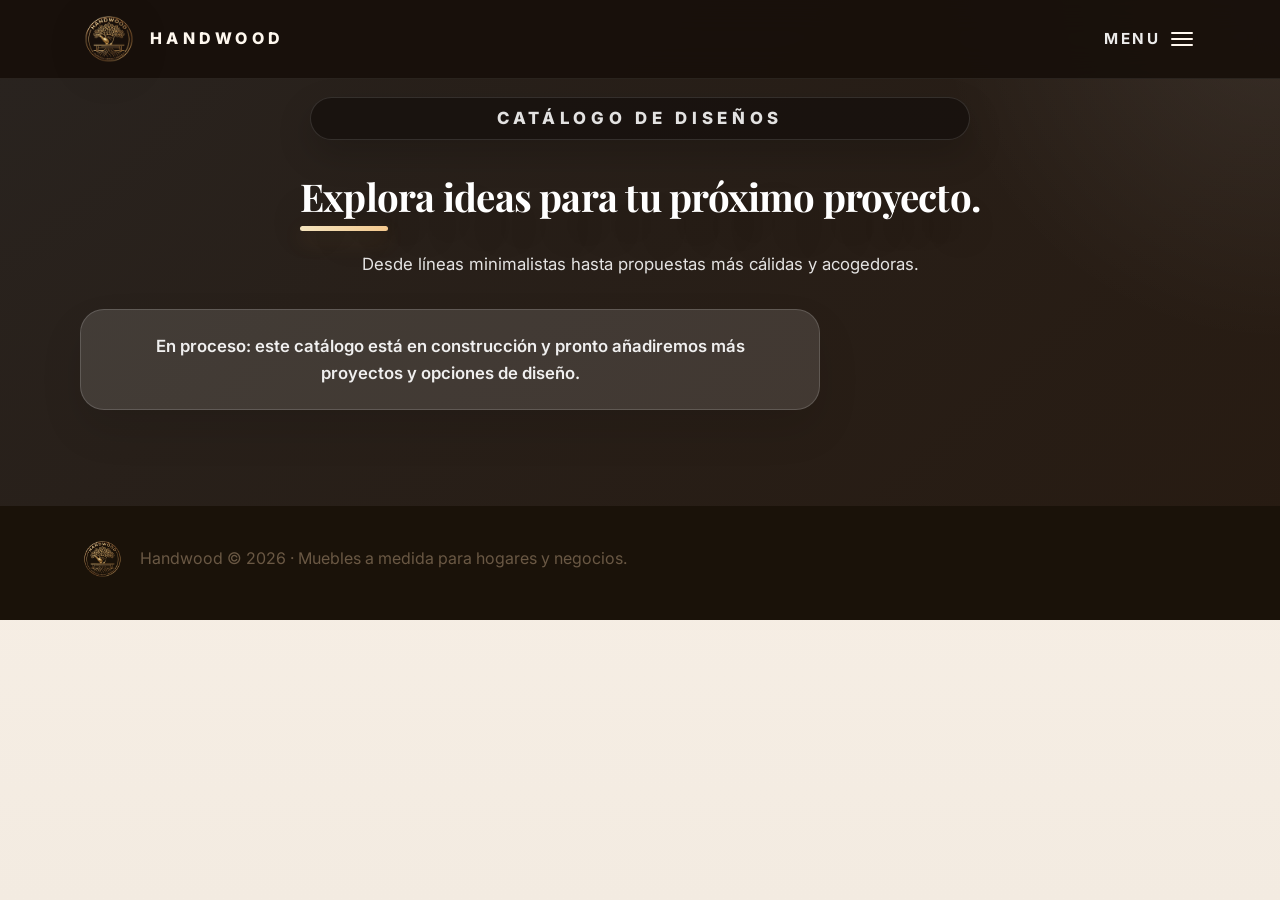
==== commit bd4ddc63: "Add files via upload" ====
--- a/catalogo.html
+++ b/catalogo.html
@@ -8,7 +8,7 @@
     <link rel="preconnect" href="https://fonts.googleapis.com" />
     <link rel="preconnect" href="https://fonts.gstatic.com" crossorigin />
     <link href="https://fonts.googleapis.com/css2?family=Inter:wght@400;500;600;700&family=Playfair+Display:wght@600;700;800&display=swap" rel="stylesheet" />
-    <link rel="stylesheet" href="styles.css?v=1.0.1" />
+    <link rel="stylesheet" href="styles.css?v=1.0.4" />
   </head>
   <body>
     <header class="page-header">
@@ -51,6 +51,6 @@
         <p>Handwood © 2026 · Muebles a medida para hogares y negocios.</p>
       </div>
     </footer>
-    <script src="script.js?v=1.0.1" defer></script>
+    <script src="script.js?v=1.0.4" defer></script>
   </body>
 </html>
--- a/styles.css
+++ b/styles.css
@@ -343,10 +343,49 @@
   max-width: fit-content;
 }
 
+.contact-links-intro .eyebrow {
+  text-transform: uppercase;
+  letter-spacing: 0.28em;
+  font-size: 0.95rem;
+  font-weight: 800;
+  color: #f2e3c7;
+  margin-bottom: 1.2rem;
+  display: inline-flex;
+  align-items: center;
+  gap: 0.45rem;
+  padding: 0.45rem 0.9rem;
+  border-radius: 999px;
+  background: rgba(20, 15, 12, 0.72);
+  border: 1px solid rgba(255, 255, 255, 0.12);
+  box-shadow: 0 14px 35px rgba(0, 0, 0, 0.18);
+  max-width: fit-content;
+}
+
 .hero-content .eyebrow,
 .page-intro .eyebrow {
   display: block;
   margin-bottom: 1.8rem;
+}
+
+.hero-subtitle {
+  max-width: 760px;
+  margin: 0 auto;
+  text-align: center;
+  color: rgba(255, 255, 255, 0.92);
+  font-weight: 500;
+  line-height: 1.75;
+}
+
+.hero-content,
+.page-intro {
+  text-align: center;
+}
+
+.page-intro h1,
+.page-intro p,
+.page-intro .eyebrow {
+  margin-left: auto;
+  margin-right: auto;
 }
 
 .section-heading {
@@ -368,6 +407,7 @@
 
 .hero-actions {
   display: flex;
+  justify-content: center;
   gap: 1rem;
   flex-wrap: wrap;
   margin-top: 1.7rem;
@@ -385,6 +425,35 @@
 
 .btn:hover {
   transform: translateY(-2px);
+}
+
+.button {
+  display: inline-flex;
+  align-items: center;
+  justify-content: center;
+  gap: 0.65rem;
+  padding: 1rem 1.9rem;
+  border-radius: 999px;
+  text-decoration: none;
+  font-weight: 700;
+  letter-spacing: 0.02em;
+  color: #221b15;
+  background: linear-gradient(135deg, rgba(255, 248, 239, 0.98), rgba(186, 124, 53, 0.98));
+  border: 1px solid rgba(255, 255, 255, 0.65);
+  box-shadow: 0 24px 52px rgba(118, 70, 31, 0.24);
+  backdrop-filter: blur(10px);
+  transition: transform 0.2s ease, box-shadow 0.2s ease, background 0.2s ease, filter 0.2s ease;
+}
+
+.button:hover {
+  transform: translateY(-2px);
+  box-shadow: 0 28px 68px rgba(118, 70, 31, 0.28);
+  background: linear-gradient(135deg, rgba(255, 252, 244, 1), rgba(172, 94, 42, 1));
+}
+
+.button:focus-visible {
+  outline: 2px solid rgba(255, 255, 255, 0.75);
+  outline-offset: 3px;
 }
 
 .btn-primary {
@@ -863,43 +932,109 @@
   font-weight: 700;
 }
 
-.cta-panel {
+.form-help {
+  margin: 0;
+  color: var(--muted);
+  font-size: 0.95rem;
+}
+
+.form-status {
+  margin: 0;
+  color: var(--accent);
+  font-size: 0.95rem;
+  font-weight: 700;
+}
+
+.form-status.error {
+  color: #a23019;
+}
+
+.contact-links-panel {
+  display: grid;
+  gap: 1.5rem;
+  background: linear-gradient(120deg, rgba(255, 249, 241, 0.95), rgba(245, 228, 198, 0.95));
+  border: 1px solid rgba(124, 72, 29, 0.14);
+  border-radius: 1.5rem;
+  padding: 2rem;
+  box-shadow: 0 28px 68px rgba(34, 27, 21, 0.12);
+}
+
+.contact-links-intro {
+  display: grid;
+  gap: 0.75rem;
+}
+
+.contact-links-intro h3 {
+  margin: 0;
+  font-size: clamp(1.6rem, 2.4vw, 2rem);
+  color: #221b15;
+}
+
+.contact-links-intro p {
+  margin: 0;
+  color: rgba(34, 27, 21, 0.75);
+  max-width: 640px;
+  line-height: 1.8;
+}
+
+.contact-links-grid {
+  display: grid;
+  grid-template-columns: repeat(2, minmax(0, 1fr));
+  gap: 1rem;
+}
+
+.contact-card {
   display: flex;
-  justify-content: space-between;
-  align-items: center;
-  gap: 1.5rem;
-  background: rgba(255,255,255,0.95);
+  align-items: center;
+  gap: 1rem;
+  padding: 1.35rem 1.5rem;
+  border-radius: 1.4rem;
+  background: rgba(255, 255, 255, 0.86);
   border: 1px solid rgba(124, 72, 29, 0.14);
-  border-radius: 1.25rem;
-  padding: 2rem;
-  box-shadow: 0 24px 56px rgba(34, 27, 21, 0.1);
-}
-
-.contact-list {
-  display: flex;
-  flex-direction: column;
-  gap: 0.75rem;
-}
-
-.contact-list a {
-  color: var(--accent);
+  box-shadow: 0 18px 36px rgba(34, 27, 21, 0.08);
   text-decoration: none;
-  font-weight: 600;
-  transition: color 0.2s ease, transform 0.2s ease;
-  display: inline-flex;
-  align-items: center;
-  gap: 0.6rem;
+  color: var(--text);
+  transition: transform 0.2s ease, box-shadow 0.2s ease, border-color 0.2s ease;
+}
+
+.contact-card:hover {
+  transform: translateY(-3px);
+  box-shadow: 0 24px 46px rgba(34, 27, 21, 0.14);
+  border-color: rgba(124, 72, 29, 0.22);
+}
+
+.contact-card span {
+  display: block;
+  font-size: 0.85rem;
+  text-transform: uppercase;
+  letter-spacing: 0.15em;
+  color: rgba(34, 27, 21, 0.56);
+}
+
+.contact-card strong {
+  display: block;
+  margin-top: 0.25rem;
+  font-size: 1rem;
+  color: #221b15;
 }
 
 .contact-icon {
-  width: 22px;
-  height: 22px;
+  width: 36px;
+  height: 36px;
   object-fit: contain;
-}
-
-.contact-list a:hover {
-  color: var(--accent-2);
-  transform: translateX(4px);
+  flex-shrink: 0;
+}
+
+@media (max-width: 860px) {
+  .contact-links-grid {
+    grid-template-columns: 1fr;
+  }
+}
+
+@media (max-width: 640px) {
+  .contact-links-panel {
+    padding: 1.5rem;
+  }
 }
 
 .catalog-card ul {
@@ -926,6 +1061,27 @@
   .cta-panel {
     display: grid;
   }
+
+  .hero-actions {
+    flex-direction: column;
+    align-items: stretch;
+    gap: 0.9rem;
+  }
+
+  .hero-actions .btn,
+  .button {
+    width: 100%;
+    padding-left: 1.25rem;
+    padding-right: 1.25rem;
+  }
+
+  .cta-panel {
+    gap: 1rem;
+  }
+
+  .form-grid {
+    grid-template-columns: 1fr;
+  }
 }
 
 @media (max-width: 640px) {
@@ -946,4 +1102,29 @@
   .page-intro {
     padding: 3rem 0 4rem;
   }
-}
+
+  .hero-content h1,
+  .section-heading h2 {
+    font-size: clamp(1.8rem, 5vw, 2.4rem);
+  }
+
+  .hero-content p,
+  .page-intro p,
+  .section-heading p {
+    font-size: 1rem;
+  }
+
+  .hero-actions .btn,
+  .button {
+    font-size: 1rem;
+    padding: 0.95rem 1.2rem;
+  }
+
+  .button {
+    border-radius: 1.25rem;
+  }
+
+  .cta-panel {
+    padding: 1.4rem;
+  }
+}
